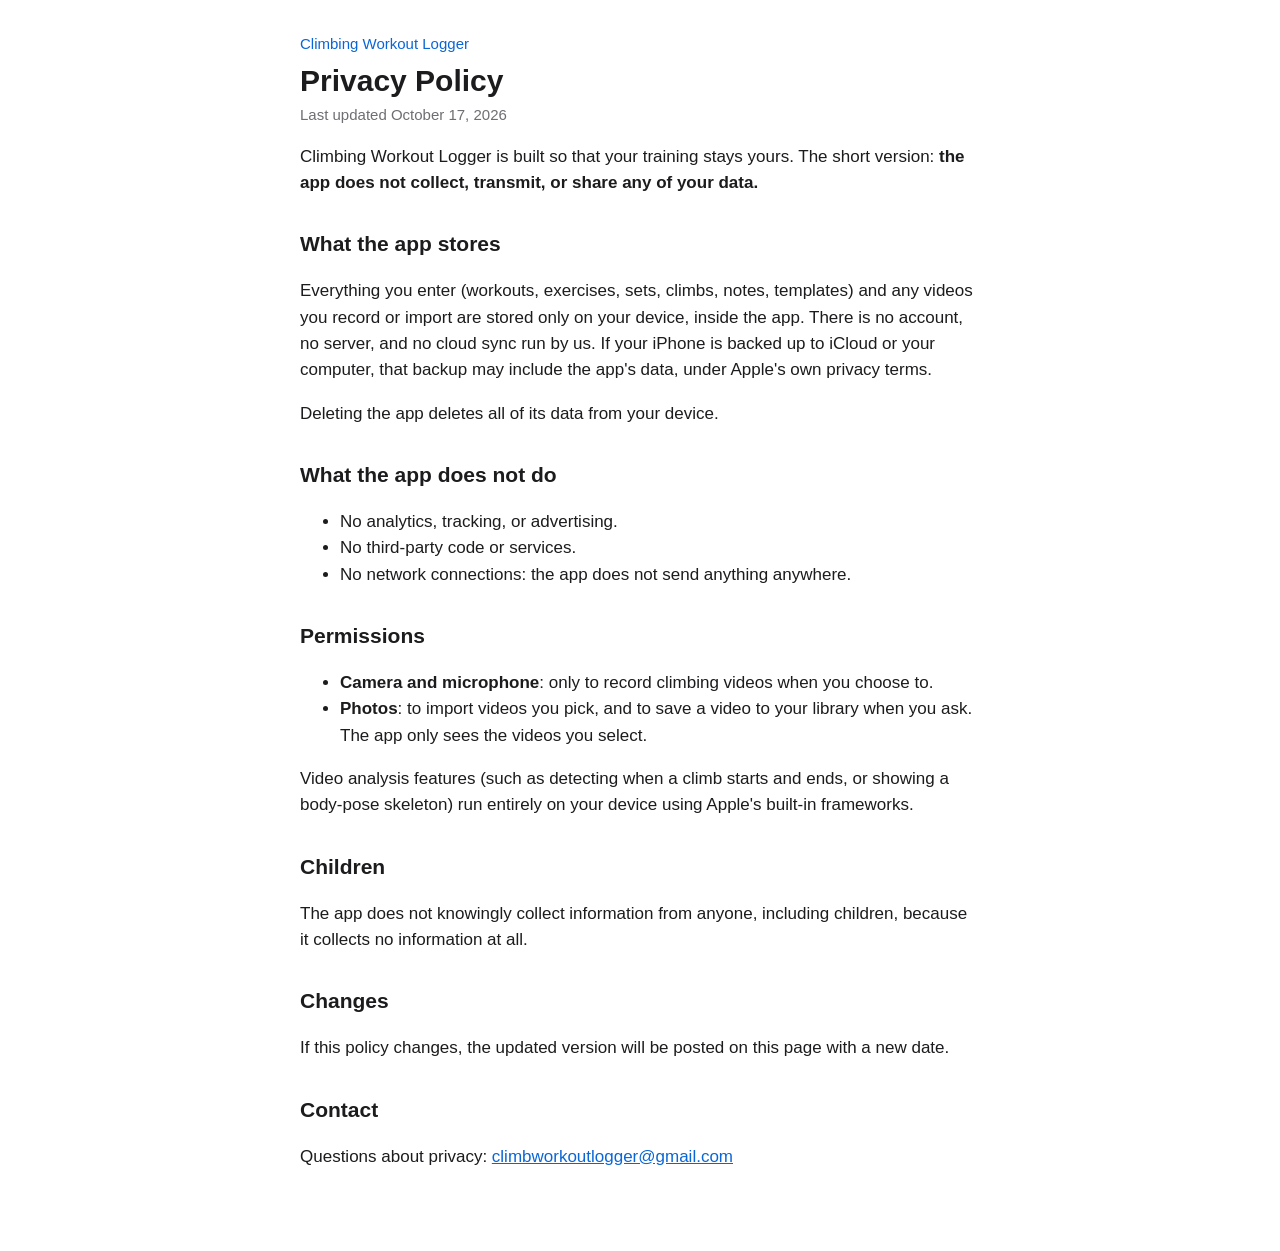
==== privacy.html @ fdd46650 "Add privacy policy and support pages for Climbing Workout Logger App Store Connect requires a public" ====
<!doctype html>
<html lang="en">
<head>
<meta charset="utf-8">
<meta name="viewport" content="width=device-width, initial-scale=1">
<title>Privacy Policy – Climbing Workout Logger</title>
<link rel="stylesheet" href="style.css">
</head>
<body>
<main>
<p class="nav"><a href="./">Climbing Workout Logger</a></p>
<h1>Privacy Policy</h1>
<p class="updated">Last updated October 17, 2026</p>

<p>Climbing Workout Logger is built so that your training stays yours. The short version: <strong>the app does not collect, transmit, or share any of your data.</strong></p>

<h2>What the app stores</h2>
<p>Everything you enter (workouts, exercises, sets, climbs, notes, templates) and any videos you record or import are stored only on your device, inside the app. There is no account, no server, and no cloud sync run by us. If your iPhone is backed up to iCloud or your computer, that backup may include the app's data, under Apple's own privacy terms.</p>
<p>Deleting the app deletes all of its data from your device.</p>

<h2>What the app does not do</h2>
<ul>
<li>No analytics, tracking, or advertising.</li>
<li>No third-party code or services.</li>
<li>No network connections: the app does not send anything anywhere.</li>
</ul>

<h2>Permissions</h2>
<ul>
<li><strong>Camera and microphone</strong>: only to record climbing videos when you choose to.</li>
<li><strong>Photos</strong>: to import videos you pick, and to save a video to your library when you ask. The app only sees the videos you select.</li>
</ul>
<p>Video analysis features (such as detecting when a climb starts and ends, or showing a body-pose skeleton) run entirely on your device using Apple's built-in frameworks.</p>

<h2>Children</h2>
<p>The app does not knowingly collect information from anyone, including children, because it collects no information at all.</p>

<h2>Changes</h2>
<p>If this policy changes, the updated version will be posted on this page with a new date.</p>

<h2>Contact</h2>
<p>Questions about privacy: <a href="mailto:climbworkoutlogger@gmail.com">climbworkoutlogger@gmail.com</a></p>
</main>
</body>
</html>
---- style.css ----
:root {
  --bg: #ffffff;
  --text: #1c1c1e;
  --muted: #6e6e73;
  --link: #0a66d6;
  color-scheme: light dark;
}
@media (prefers-color-scheme: dark) {
  :root {
    --bg: #000000;
    --text: #f2f2f7;
    --muted: #98989f;
    --link: #4da3ff;
  }
}
body {
  margin: 0;
  background: var(--bg);
  color: var(--text);
  font: 17px/1.55 -apple-system, BlinkMacSystemFont, "Helvetica Neue", Arial, sans-serif;
}
main {
  max-width: 680px;
  margin: 0 auto;
  padding: 32px 16px 64px;
}
h1 { font-size: 30px; line-height: 1.2; margin: 8px 0 4px; }
h2 { font-size: 21px; margin-top: 32px; }
h3 { font-size: 17px; margin: 24px 0 4px; }
a { color: var(--link); }
.nav { margin: 0; font-size: 15px; }
.nav a { text-decoration: none; }
.updated { color: var(--muted); margin-top: 0; font-size: 15px; }
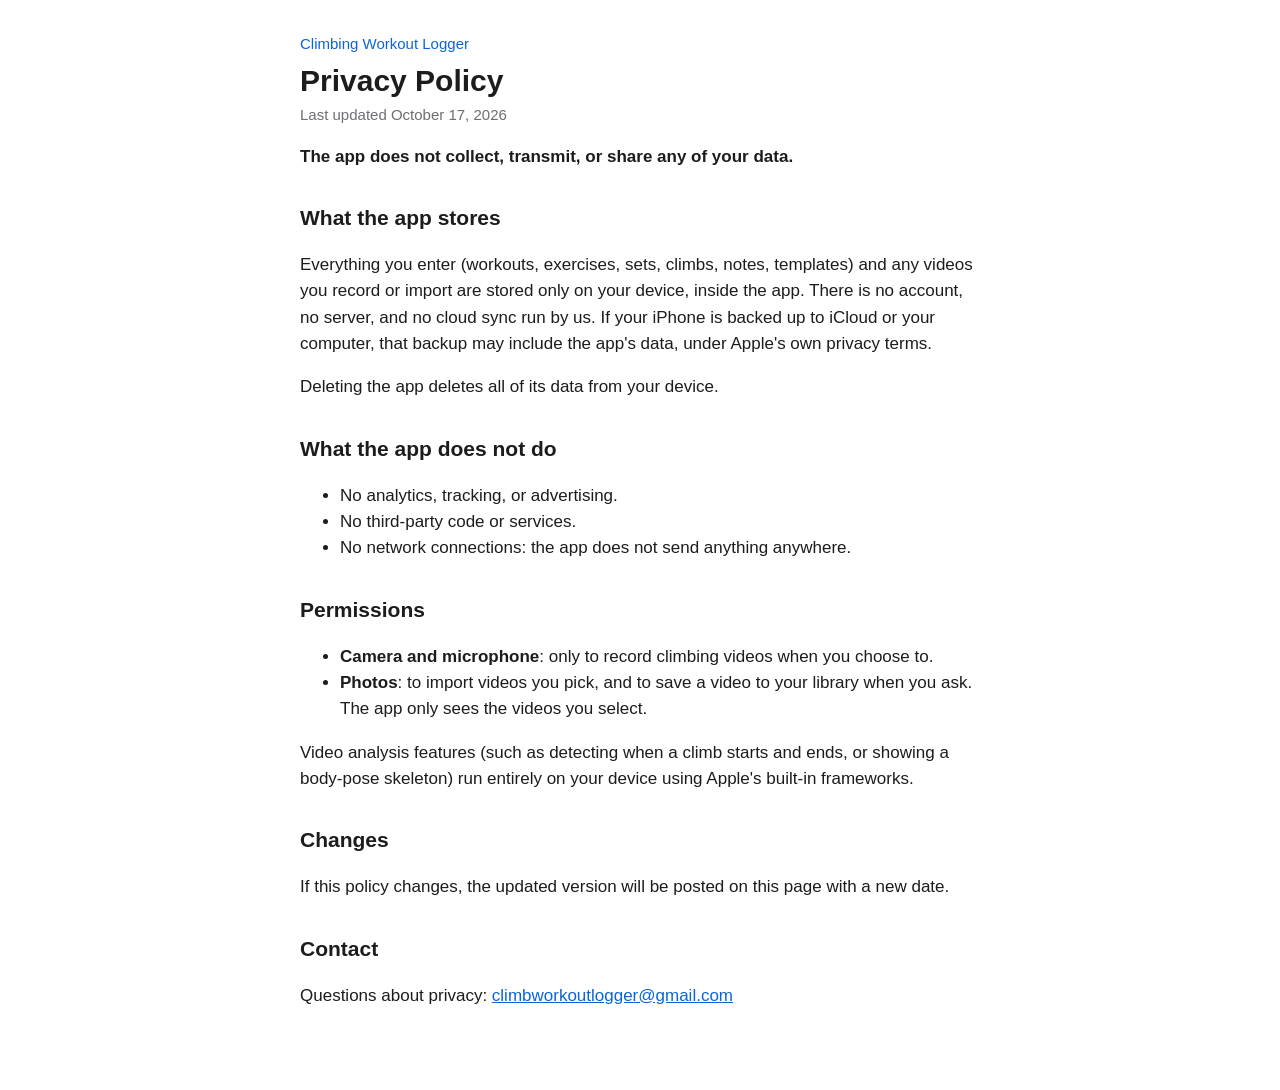
==== commit ddadc9c2: "Trim the privacy policy to what applies Drop the opening phrase before the summary and the Children " ====
--- a/privacy.html
+++ b/privacy.html
@@ -12,7 +12,7 @@
 <h1>Privacy Policy</h1>
 <p class="updated">Last updated October 17, 2026</p>
 
-<p>Climbing Workout Logger is built so that your training stays yours. The short version: <strong>the app does not collect, transmit, or share any of your data.</strong></p>
+<p><strong>The app does not collect, transmit, or share any of your data.</strong></p>
 
 <h2>What the app stores</h2>
 <p>Everything you enter (workouts, exercises, sets, climbs, notes, templates) and any videos you record or import are stored only on your device, inside the app. There is no account, no server, and no cloud sync run by us. If your iPhone is backed up to iCloud or your computer, that backup may include the app's data, under Apple's own privacy terms.</p>
@@ -32,9 +32,6 @@
 </ul>
 <p>Video analysis features (such as detecting when a climb starts and ends, or showing a body-pose skeleton) run entirely on your device using Apple's built-in frameworks.</p>
 
-<h2>Children</h2>
-<p>The app does not knowingly collect information from anyone, including children, because it collects no information at all.</p>
-
 <h2>Changes</h2>
 <p>If this policy changes, the updated version will be posted on this page with a new date.</p>
 
